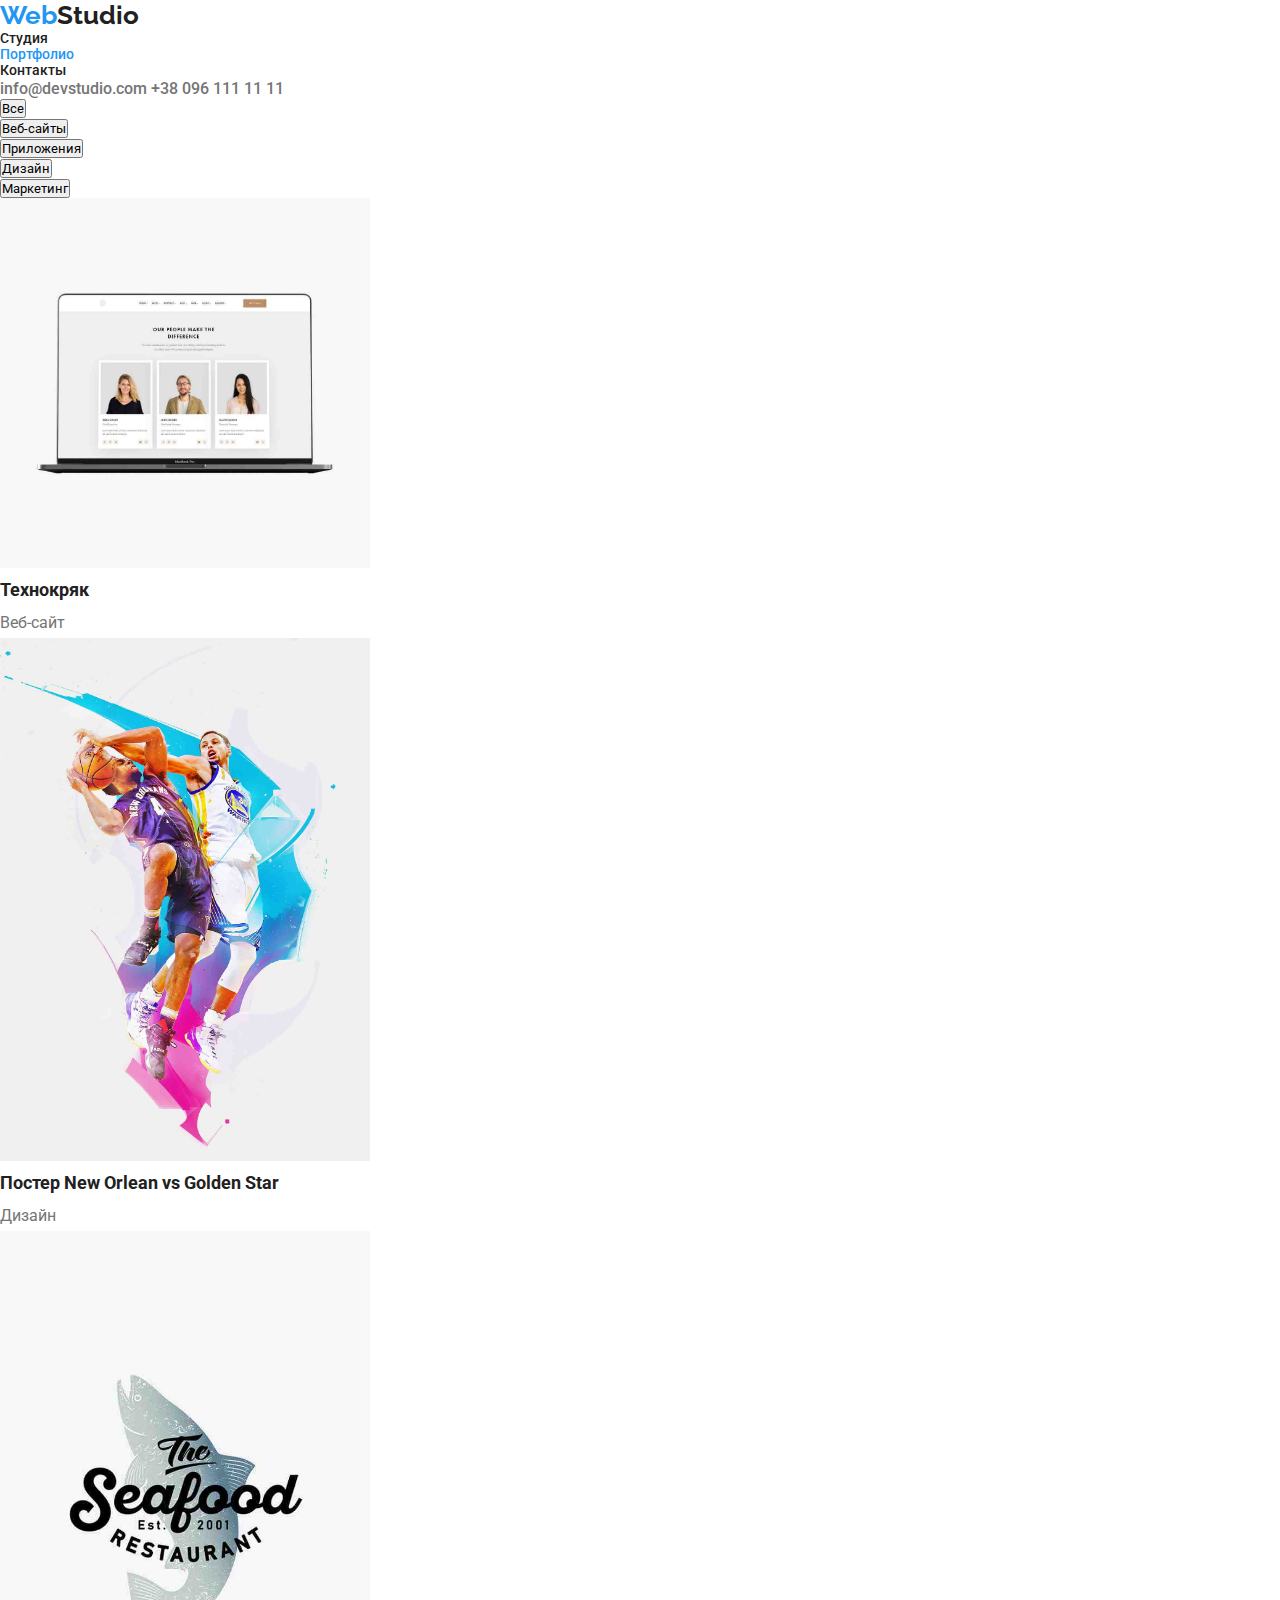
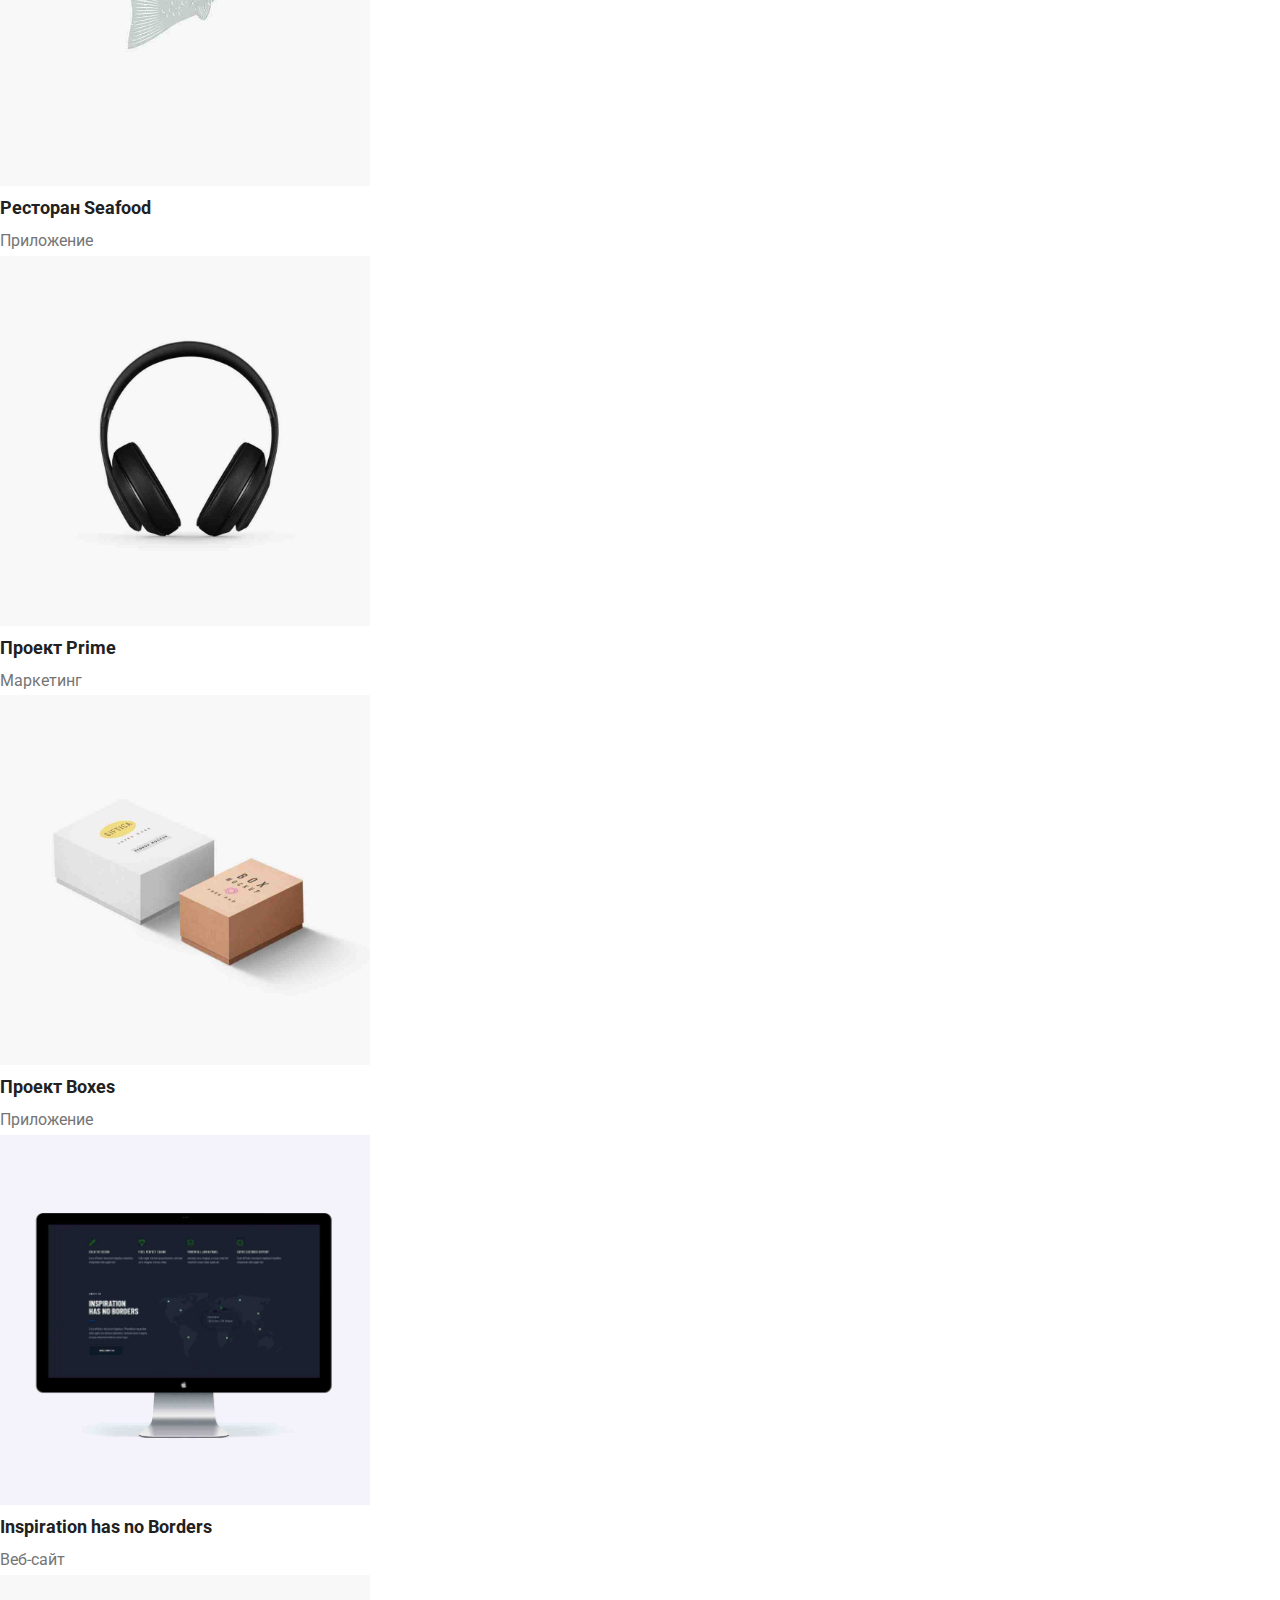
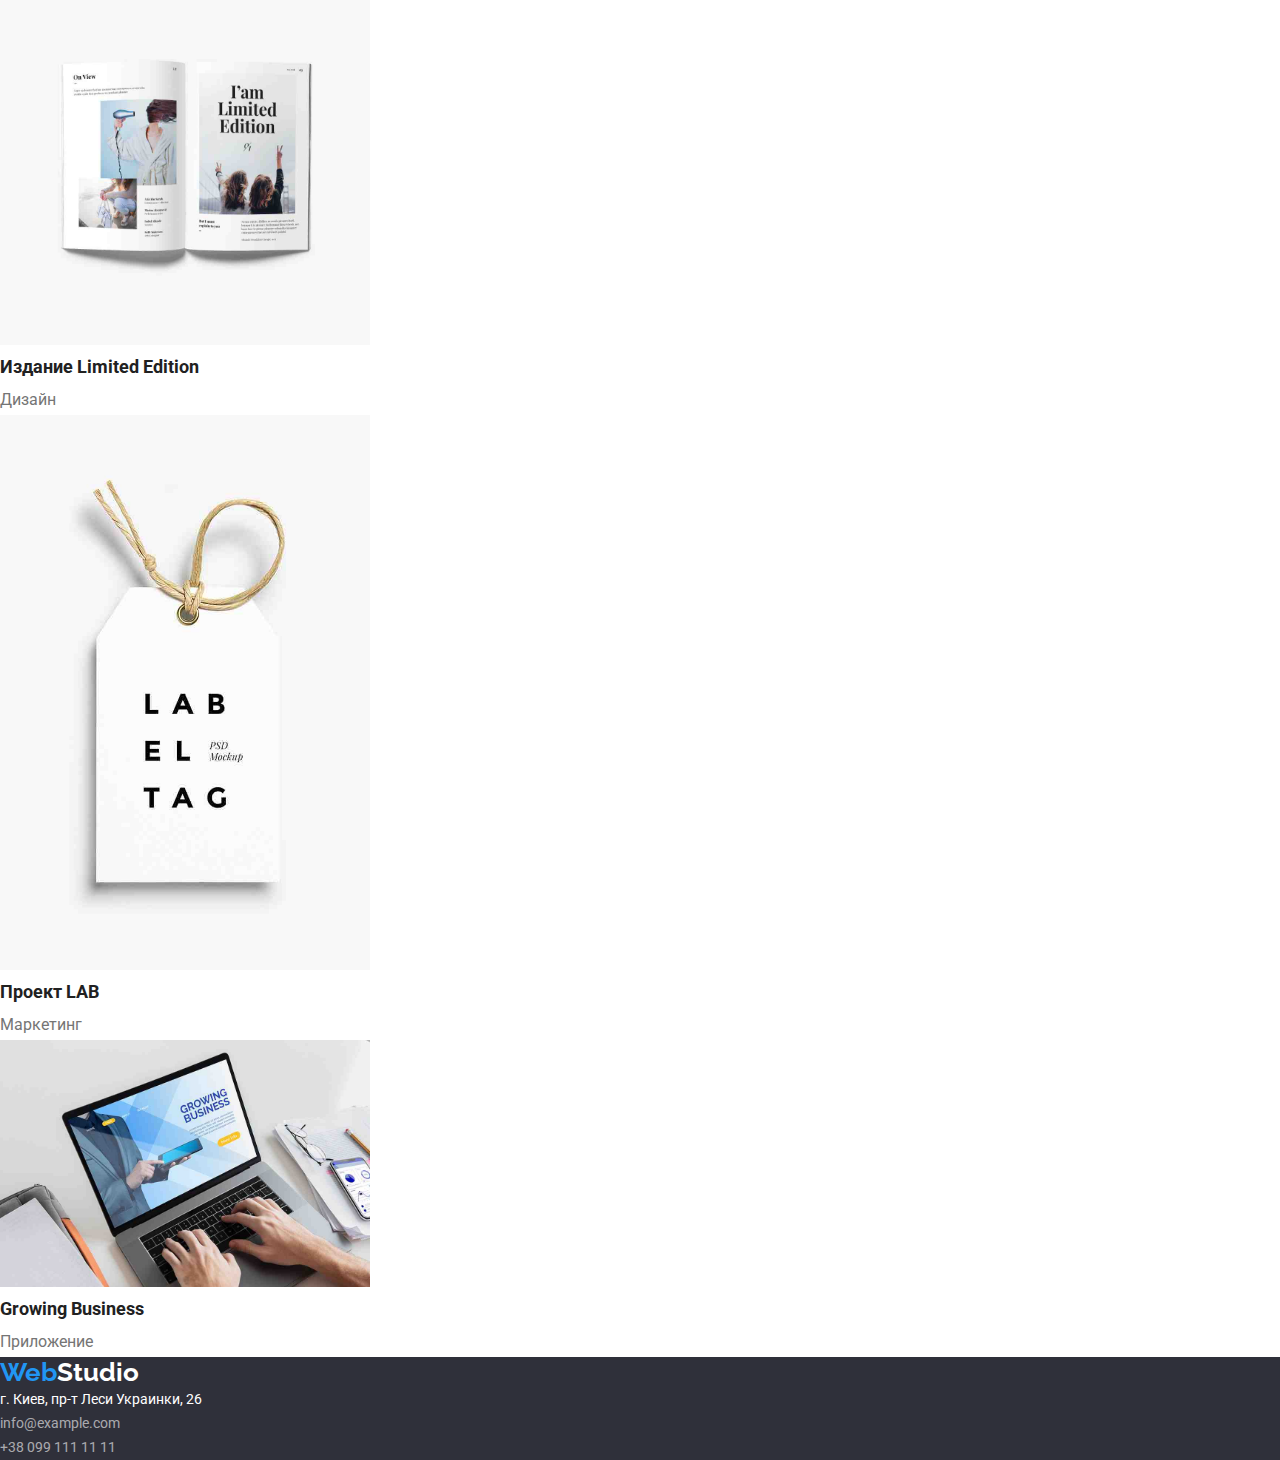
==== portfolio.html @ 4dc4800d "hw3(start)" ====
<!DOCTYPE html>
<html lang="en">

<head>
    <meta charset="UTF-8">
    <meta http-equiv="X-UA-Compatible" content="IE=edge">
    <meta name="viewport" content="width=device-width, initial-scale=1.0">
    <title>Студия</title>
    <link rel="preconnect" href="https://fonts.googleapis.com">
    <link rel="preconnect" href="https://fonts.gstatic.com" crossorigin>
    <link href="https://fonts.googleapis.com/css2?family=Raleway:wght@700&family=Roboto:wght@400;500;700;900&display=swap"
        rel="stylesheet">
    <link rel="stylesheet" href="css/styles.css">

</head>

<body>
    <!-- Навбар -->
    <header class="header">
        <nav class="nav">
            <a href="index.html" class="logo">Web<span>Studio</span></a>
            <ul class="list">
                <li><a href="index.html" class="list-title">Студия</a></li>
                <li><a href="portfolio.html" class="active list-title">Портфолио</a></li>
                <li><a href="" class="list-title">Контакты</a></li>
            </ul>
        </nav>
        <a href="mailto:info@devstudio.com" class="info">info@devstudio.com</a>
        <a href="tel:+380991111111" class="info">+38 096 111 11 11</a>
    </header>
    <!-- Основной контент -->
    <main class="portfolio">
        <section class="main">
            <!-- Секция Фильтр -->
            <section class="filters">
                <ul class="list">
                    <li><button type="button">Все</button></li>
                    <li><button type="button">Веб-сайты</button></li>
                    <li><button type="button">Приложения</button></li>
                    <li><button type="button">Дизайн</button></li>
                    <li><button type="button">Маркетинг</button></li>
                </ul> 
            </section>
            <!-- Раздел проэкты -->
            <section class="projects">
                <ul class="list">
                    <li><img src="./images/port1.jpg" alt="web-site" width="370"><h3 class="section-title">Технокряк</h3><p class="project-text">Веб-сайт</p></li>
                    <li><img src="./images/port2.jpg" alt="design" width="370"><h3 class="section-title">Постер New Orlean vs Golden Star</h3><p class="project-text">Дизайн</p></li>
                    <li><img src="./images/port3.jpg" alt="app" width="370"><h3 class="section-title">Ресторан Seafood</h3><p class="project-text">Приложение</p></li>
                    <li><img src="./images/port4.jpg" alt="marketing" width="370"><h3 class="section-title">Проект Prime</h3><p class="project-text">Маркетинг</p></li>
                    <li><img src="./images/port5.jpg" alt="app" width="370"><h3 class="section-title">Проект Boxes</h3><p class="project-text">Приложение</p></li>
                    <li><img src="./images/port6.jpg" alt="web-site" width="370"><h3 class="section-title">Inspiration has no Borders</h3><p class="project-text">Веб-сайт</p></li>
                    <li><img src="./images/port7.jpg" alt="design" width="370"><h3 class="section-title">Издание Limited Edition</h3><p class="project-text">Дизайн</p></li>
                    <li><img src="./images/port8.jpg" alt="marketing" width="370"><h3 class="section-title">Проект LAB</h3><p class="project-text">Маркетинг</p></li>
                    <li><img src="./images/port9.jpg" alt="app" width="370"><h3 class="section-title">Growing Business</h3><p class="project-text">Приложение</p></li>
                </ul>
            </section>
        </section>   
    </main>
    <!-- Подвал -->
    <footer class="footer">
        <a href="index.html" class="logo">Web<span>Studio</span></a>
        <address>
            <ul class="list">
                <li>
                    <p class="list-text">г. Киев, пр-т Леси Украинки, 26</p>
                </li>
                <li>
                    <a href="mailto:info@example.com" class="info">info@example.com</a>
                </li>
                <li>
                    <a href="tel:+380991111111" class="info">+38 099 111 11 11</a>
                </li>
            </ul>
        </address>
    </footer>
</body>

</html>
---- css/styles.css ----
* {
    margin: 0;
    padding: 0;
}

body {
    font-family: Roboto, sans-serif;
    color: var(--primary-text-color);
    font-weight: 400;
}

a {
    text-decoration: none;
}

button {
    cursor: pointer;
    font-family: inherit;
}

.list {
    list-style: none;
}

:root {
    /* цве основного текста */
    --primary-text-color: #757575;

    /* цвет заголовков */
    --title-text-color: #212121;

    /* цвет фона подвала */
    --foot-color: #2F303A;

    /*Цвет фона основного контента  */
    --bg-main-color: #E5E5E5;

    /* Цвет фона навбара */
    --bg-nav-color:#FFFFFF;

    /*  цвет акцент #296F3
    */
    --accent-color:#2196F3;

    /* цвет почты и телефона rgba(255, 255, 255, 0.6) */
    --contact-color:rgba(255, 255, 255, 0.6);

    /* цвет команды и фильтр кнопок #F5F4FA */
    --filter-color:#F5F4FA;
}

/* Навбар */
/* logo */
.logo {
    font-family: 'Raleway';
    font-weight: bold;
    font-size: 26px;
    line-height: 1.192;
}

.header .logo {
    color: var(--accent-color);
}

.header .logo span {
    color: var(--title-text-color);
}

.nav {
    background-color: var(--bg-nav-color);
}

.list-title {
    color: var(--title-text-color);
}

.list a:hover, .list a:focus, .list .active {
    color: var(--accent-color);
}

.header > .info {
    color: var(--primary-text-color);
    font-weight: 500;
    line-height: 0.875;
}

.header .list {
    font-weight: 500;
    font-size: 14px;
    line-height: 1.14;
}

.header > a:hover, .header > a:focus {
    color: var(--accent-color);
}

/* main */
/* hero */
.hero {
    background-color: var(--foot-color);
    color: var(--bg-nav-color);
}

.hero .hero-button {
    background-color: var(--accent-color);
    color: var(--bg-nav-color);
    font-weight: bold;
    font-size: 16px;
    line-height: 1.875;
}

.hero-title {
    font-weight: 900;
    text-transform: uppercase;
    font-size: 44px;
    line-height: 1.36;
}

/* Особенности */
.peculiarities-title {
    color: var(--title-text-color);
    text-transform: uppercase;
    font-weight: bold;
    font-size: 14px;
    line-height: 1.14;
}

.peculiarities-text {
    line-height: 1.71;
}

/* Чем мы занимаемся */
.doing-title {
    color: var(--title-text-color);
    font-weight: bold;
    font-size: 36px;
    line-height: 1.16;
}

/* Наша команда */
.our-team {
    background-color: var(--filter-color);
}

.our-team-title {
    font-weight: bold;
    color: var(--title-text-color);
    font-size: 36px;
    line-height: 1.16;
}

.our-team .list-title {
    font-weight: 500;
    color: var(--title-text-color);
    font-size: 16px;
    line-height: 1.18;
}

.our-team .list-text {
    font-size: 16px;
    line-height: 1.18;
}

/* Подвал */
.footer {
    background-color: var(--foot-color);
}

.footer .logo {
    color: var(--accent-color);
}

.footer .logo span {
    color: var(--bg-nav-color);
}

.footer .list {
    font-style: normal;
}

.footer .list-text {
    color: var(--bg-nav-color);
    font-size: 14px;
    line-height: 1.71;
}

.footer .info {
    color: var(--contact-color);
    font-size: 14px;
    line-height: 1.71;
}

.footer .list a:hover, .footer .list a:focus {
    color: var(--accent-color);
}

/* Портфолио */

.filters .button {
    background-color: var(--filter-color);
    font-weight: bold;
    font-size: 16px;
    line-height: 1.625;
}

.filters button:hover, .filters button:focus {
    color: var(--bg-nav-color);
    background-color: var(--accent-color);
}

/* ПроектЫ */
.projects .section-title {
    color: var(--title-text-color);
    font-weight: 700;
    font-size: 18px;
    line-height: 2;
}

.project-text {
    font-weight: 400;
    font-size: 16px;
    line-height: 1.87;
}
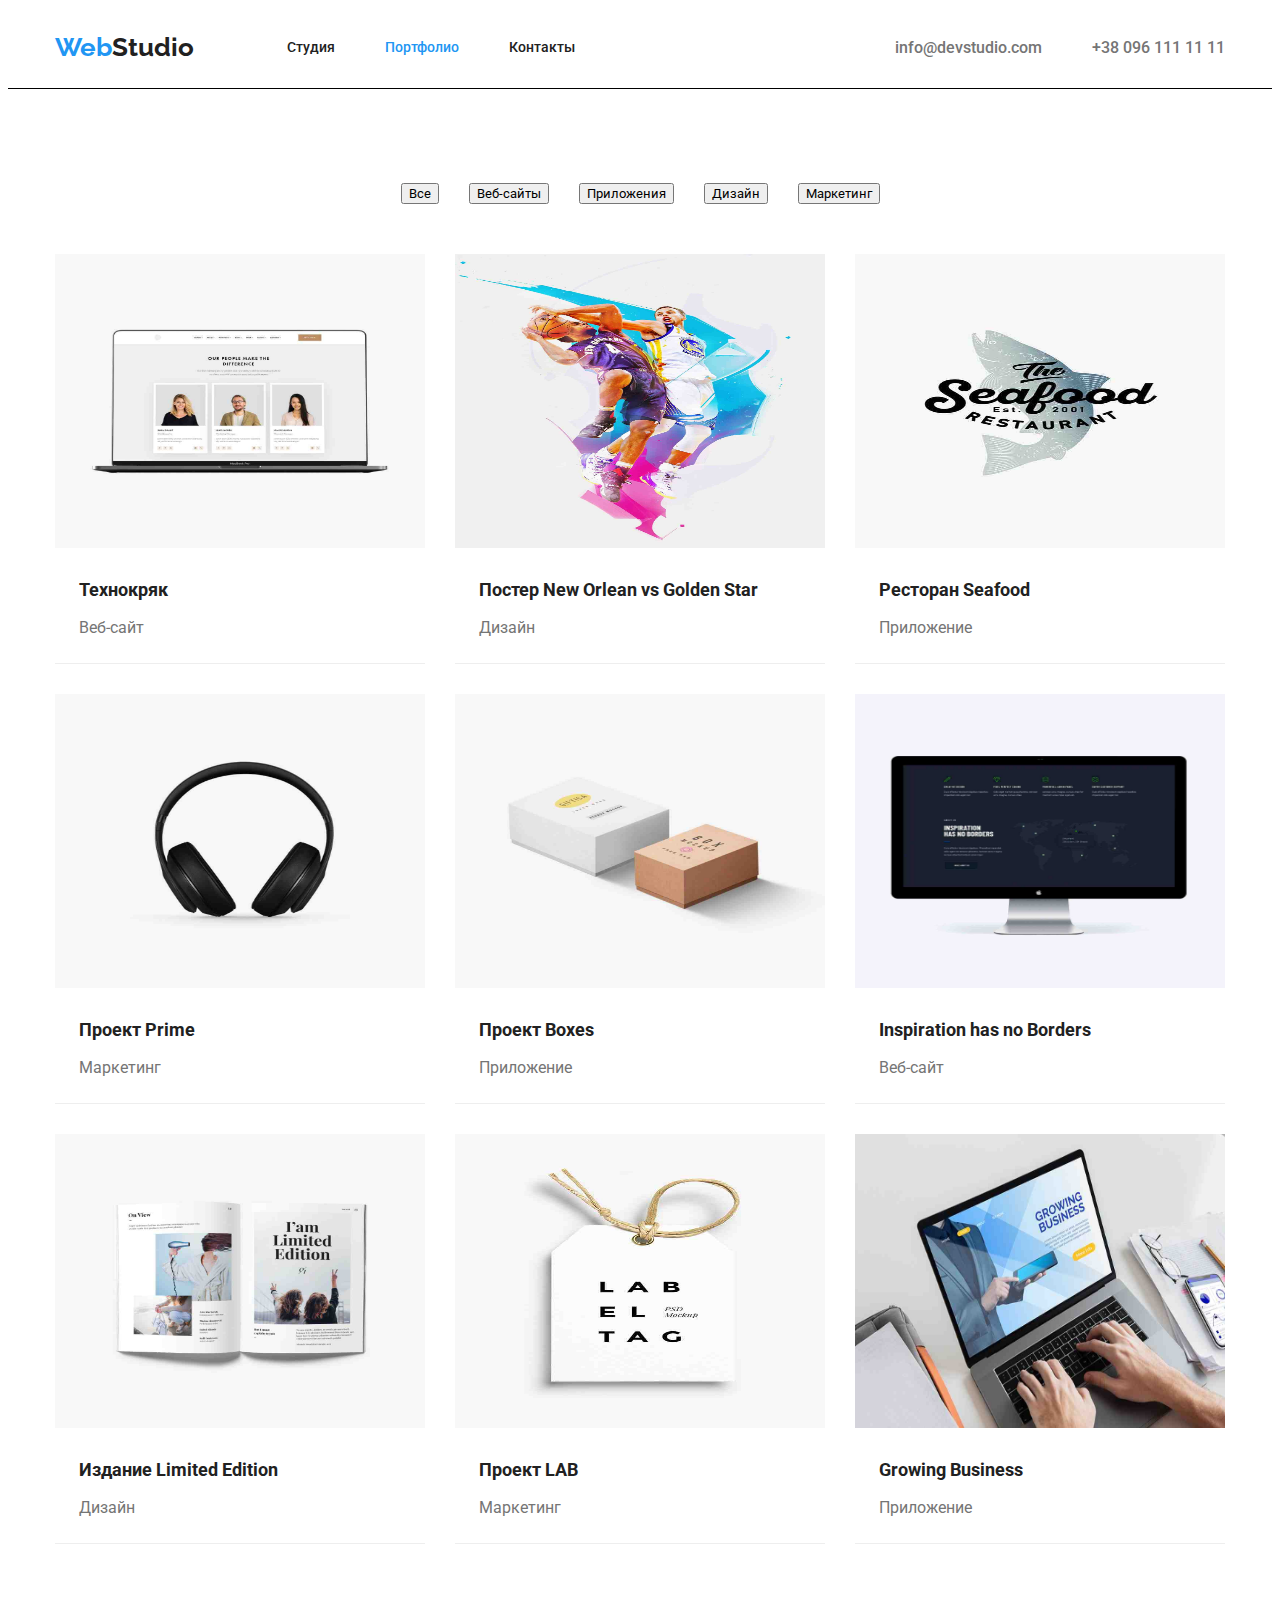
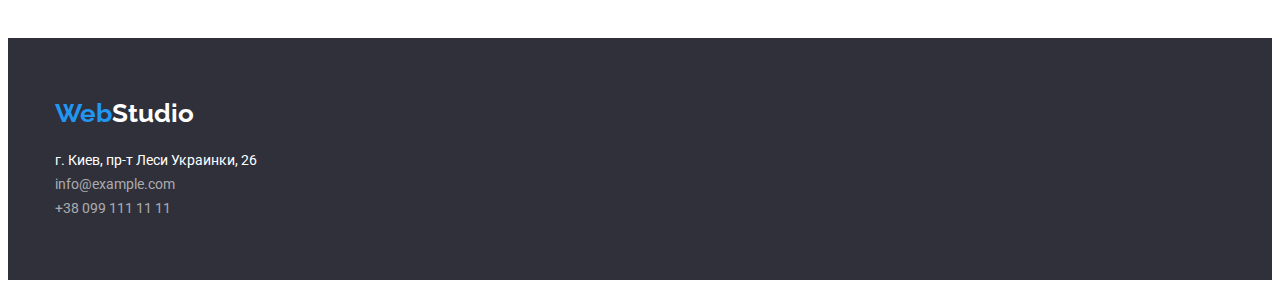
==== commit aea5a721: "com1" ====
--- a/portfolio.html
+++ b/portfolio.html
@@ -17,62 +17,71 @@
 <body>
     <!-- Навбар -->
     <header class="header">
-        <nav class="nav">
-            <a href="index.html" class="logo">Web<span>Studio</span></a>
-            <ul class="list">
-                <li><a href="index.html" class="list-title">Студия</a></li>
-                <li><a href="portfolio.html" class="active list-title">Портфолио</a></li>
-                <li><a href="" class="list-title">Контакты</a></li>
-            </ul>
-        </nav>
-        <a href="mailto:info@devstudio.com" class="info">info@devstudio.com</a>
-        <a href="tel:+380991111111" class="info">+38 096 111 11 11</a>
+        <div class="container">
+            <nav class="nav">
+                <a href="index.html" class="logo">Web<span>Studio</span></a>
+                <ul class="nav-list list">
+                    <li class="item"><a href="index.html" class=" list-title">Студия</a></li>
+                    <li class="item"><a href="portfolio.html" class="active list-title">Портфолио</a></li>
+                    <li class="item"><a href="" class="list-title">Контакты</a></li>
+                </ul>
+            </nav>
+            <div class="header-contact">
+                <a href="mailto:info@devstudio.com" class="info item">info@devstudio.com</a>
+                <a href="tel:+380991111111" class="info item">+38 096 111 11 11</a>
+            </div>
+        </div>
     </header>
     <!-- Основной контент -->
     <main class="portfolio">
-        <section class="main">
-            <!-- Секция Фильтр -->
-            <section class="filters">
-                <ul class="list">
-                    <li><button type="button">Все</button></li>
-                    <li><button type="button">Веб-сайты</button></li>
-                    <li><button type="button">Приложения</button></li>
-                    <li><button type="button">Дизайн</button></li>
-                    <li><button type="button">Маркетинг</button></li>
-                </ul> 
-            </section>
-            <!-- Раздел проэкты -->
-            <section class="projects">
-                <ul class="list">
-                    <li><img src="./images/port1.jpg" alt="web-site" width="370"><h3 class="section-title">Технокряк</h3><p class="project-text">Веб-сайт</p></li>
-                    <li><img src="./images/port2.jpg" alt="design" width="370"><h3 class="section-title">Постер New Orlean vs Golden Star</h3><p class="project-text">Дизайн</p></li>
-                    <li><img src="./images/port3.jpg" alt="app" width="370"><h3 class="section-title">Ресторан Seafood</h3><p class="project-text">Приложение</p></li>
-                    <li><img src="./images/port4.jpg" alt="marketing" width="370"><h3 class="section-title">Проект Prime</h3><p class="project-text">Маркетинг</p></li>
-                    <li><img src="./images/port5.jpg" alt="app" width="370"><h3 class="section-title">Проект Boxes</h3><p class="project-text">Приложение</p></li>
-                    <li><img src="./images/port6.jpg" alt="web-site" width="370"><h3 class="section-title">Inspiration has no Borders</h3><p class="project-text">Веб-сайт</p></li>
-                    <li><img src="./images/port7.jpg" alt="design" width="370"><h3 class="section-title">Издание Limited Edition</h3><p class="project-text">Дизайн</p></li>
-                    <li><img src="./images/port8.jpg" alt="marketing" width="370"><h3 class="section-title">Проект LAB</h3><p class="project-text">Маркетинг</p></li>
-                    <li><img src="./images/port9.jpg" alt="app" width="370"><h3 class="section-title">Growing Business</h3><p class="project-text">Приложение</p></li>
-                </ul>
-            </section>
+        <section class="main section">
+            <div class="container">
+                <!-- Секция Фильтр -->
+                <section class="filters">
+                    <ul class="list">
+                        <li class="flex-element"><button type="button">Все</button></li>
+                        <li class="flex-element"><button type="button">Веб-сайты</button></li>
+                        <li class="flex-element"><button type="button">Приложения</button></li>
+                        <li class="flex-element"><button type="button">Дизайн</button></li>
+                        <li class="flex-element"><button type="button">Маркетинг</button></li>
+                    </ul> 
+                </section>
+                 <!-- Раздел проэкты -->
+                <section class="projects">
+                    <ul class="list">
+                        <li class="flex-element"><img src="./images/port1.jpg" alt="web-site" width="370"><h3 class="section-title">Технокряк</h3><p class="project-text">Веб-сайт</p></li>
+                        <li class="flex-element"><img src="./images/port2.jpg" alt="design" width="370"><h3 class="section-title">Постер New Orlean vs Golden Star</h3><p class="project-text">Дизайн</p></li>
+                        <li class="flex-element"><img src="./images/port3.jpg" alt="app" width="370"><h3 class="section-title">Ресторан Seafood</h3><p class="project-text">Приложение</p></li>
+                        <li class="flex-element"><img src="./images/port4.jpg" alt="marketing" width="370"><h3 class="section-title">Проект Prime</h3><p class="project-text">Маркетинг</p></li>
+                        <li class="flex-element"><img src="./images/port5.jpg" alt="app" width="370"><h3 class="section-title">Проект Boxes</h3><p class="project-text">Приложение</p></li>
+                        <li class="flex-element"><img src="./images/port6.jpg" alt="web-site" width="370"><h3 class="section-title">Inspiration has no Borders</h3><p class="project-text">Веб-сайт</p></li>
+                        <li class="flex-element"><img src="./images/port7.jpg" alt="design" width="370"><h3 class="section-title">Издание Limited Edition</h3><p class="project-text">Дизайн</p></li>
+                        <li class="flex-element"><img src="./images/port8.jpg" alt="marketing" width="370"><h3 class="section-title">Проект LAB</h3><p class="project-text">Маркетинг</p></li>
+                        <li class="flex-element"><img src="./images/port9.jpg" alt="app" width="370"><h3 class="section-title">Growing Business</h3><p class="project-text">Приложение</p></li>
+                    </ul>
+                </section>
+            </div>
         </section>   
     </main>
     <!-- Подвал -->
     <footer class="footer">
-        <a href="index.html" class="logo">Web<span>Studio</span></a>
-        <address>
-            <ul class="list">
-                <li>
-                    <p class="list-text">г. Киев, пр-т Леси Украинки, 26</p>
-                </li>
-                <li>
-                    <a href="mailto:info@example.com" class="info">info@example.com</a>
-                </li>
-                <li>
-                    <a href="tel:+380991111111" class="info">+38 099 111 11 11</a>
-                </li>
-            </ul>
-        </address>
+        <div class="container">
+            <a href="index.html" class="logo">Web<span>Studio</span></a>
+            <address>
+                <ul class="list">
+                    <li>
+                        <p class="list-text">г. Киев, пр-т Леси Украинки, 26</p>
+                    </li>
+                    <li>
+                        <a href="mailto:info@example.com" class="info">info@example.com</a>
+                    </li>
+                    <li>
+                        <a href="tel:+380991111111" class="info">+38 099 111 11 11</a>
+                    </li>
+                </ul>
+            </address>
+        </div>
+    
     </footer>
 </body>
 
--- a/css/styles.css
+++ b/css/styles.css
@@ -1,4 +1,12 @@
-* {
+html {
+    box-sizing: border-box;
+}
+
+*, *::before, *::after {
+    box-sizing: inherit;
+}
+
+h1, h2, h3, p, ul {
     margin: 0;
     padding: 0;
 }
@@ -18,6 +26,10 @@
     font-family: inherit;
 }
 
+img {
+    height: 100%;
+}
+
 .list {
     list-style: none;
 }
@@ -47,11 +59,33 @@
 
     /* цвет команды и фильтр кнопок #F5F4FA */
     --filter-color:#F5F4FA;
-}
-
-/* Навбар */
-/* logo */
+    /* цвет бордера */
+    --border-color: #EEEEEE;
+}
+
+.container {
+    width: 1200px;
+    margin: 0 auto;
+    padding: 0 15px;
+}
+
+.section {
+    padding-bottom: 94px;
+    padding-top: 94px;
+}
+
+/* nav */
+.header {
+    border-bottom: 1px solid #000000;
+}
+
+.header .container {
+    display: flex;
+    align-items: center;
+}
+
 .logo {
+    margin-right: 93px;
     font-family: 'Raleway';
     font-weight: bold;
     font-size: 26px;
@@ -67,10 +101,22 @@
 }
 
 .nav {
+    display: flex;
+    align-items: center;
     background-color: var(--bg-nav-color);
 }
 
-.list-title {
+.nav-list {
+    display: flex;
+}
+
+.nav-list .item:not(:last-child) {
+    margin-right: 50px;
+}
+
+.nav-list .list-title {
+    display: block;
+    padding: 32px 0;
     color: var(--title-text-color);
 }
 
@@ -78,7 +124,8 @@
     color: var(--accent-color);
 }
 
-.header > .info {
+.header .info {
+    padding: 32px 0;
     color: var(--primary-text-color);
     font-weight: 500;
     line-height: 0.875;
@@ -90,23 +137,42 @@
     line-height: 1.14;
 }
 
-.header > a:hover, .header > a:focus {
-    color: var(--accent-color);
-}
-
-/* main */
-/* hero */
+.header a:hover, .header a:focus {
+    color: var(--accent-color);
+}
+
+/* header contact */
+.header-contact {
+    display: flex;
+    margin-left: auto;
+}
+
+.header-contact .item:not(:last-child) {
+    margin-right: 50px;
+}
+
+/* HERO */
 .hero {
     background-color: var(--foot-color);
     color: var(--bg-nav-color);
 }
 
+.hero .container {
+    text-align: center;
+}
+
 .hero .hero-button {
     background-color: var(--accent-color);
     color: var(--bg-nav-color);
     font-weight: bold;
     font-size: 16px;
     line-height: 1.875;
+    border-radius: 4px;
+    padding: 10px 22px;
+    min-width: 130px;
+    text-align: center;
+    box-shadow: rgba(0, 0, 0, 0.15);
+    border: 1px solid transparent;
 }
 
 .hero-title {
@@ -114,10 +180,26 @@
     text-transform: uppercase;
     font-size: 44px;
     line-height: 1.36;
+    margin-bottom: 30px;
 }
 
 /* Особенности */
-.peculiarities-title {
+
+.quality-list {
+    display: flex;
+}
+
+.quality-list .flex-element {
+    width: calc((100%-90px)/4);
+    background-color: cornflowerblue;
+}
+
+.quality-list .flex-element:not(:last-child) {
+    margin-right: 30px;
+}
+
+.quality-title {
+    margin-bottom: 10px;
     color: var(--title-text-color);
     text-transform: uppercase;
     font-weight: bold;
@@ -125,16 +207,33 @@
     line-height: 1.14;
 }
 
-.peculiarities-text {
+.quality-text {
     line-height: 1.71;
 }
 
 /* Чем мы занимаемся */
+.doing .container {
+    text-align: center;
+}
+
 .doing-title {
     color: var(--title-text-color);
     font-weight: bold;
     font-size: 36px;
     line-height: 1.16;
+    margin-bottom: 50px;
+}
+
+.doing-list {
+    display: flex;
+}
+
+.doing-list .flex-element {
+    width: calc((100%-60px)/3);
+}
+
+.doing-list .flex-element:not(:last-child) {
+    margin-right: 30px;
 }
 
 /* Наша команда */
@@ -142,11 +241,28 @@
     background-color: var(--filter-color);
 }
 
+.our-team .container {
+    text-align: center;
+}
+
+.our-team .list {
+    display: flex;
+}
+
+.our-team .flex-element {
+    width: calc((100%-90px)/4);
+}
+
+.our-team .flex-element:not(:last-child) {
+    margin-right: 30px;
+}
+
 .our-team-title {
     font-weight: bold;
     color: var(--title-text-color);
     font-size: 36px;
     line-height: 1.16;
+    margin-bottom: 50px;
 }
 
 .our-team .list-title {
@@ -166,8 +282,14 @@
     background-color: var(--foot-color);
 }
 
+.footer .container {
+    padding: 60px 15px;
+}
+
 .footer .logo {
     color: var(--accent-color);
+    display: block;
+    margin-bottom: 20px;
 }
 
 .footer .logo span {
@@ -195,29 +317,68 @@
 }
 
 /* Портфолио */
+.main .section .container {
+    padding-right: 15px;
+    padding-left: 15px;
+}
+
+.filters .list {
+    display: flex;
+    justify-content: center;
+    margin-bottom: 50px;
+}
 
 .filters .button {
     background-color: var(--filter-color);
     font-weight: bold;
     font-size: 16px;
     line-height: 1.625;
+    margin: 22px 6px;
+    align-items: center;
+}
+
+.filters .flex-element:not(:last-child) {
+    margin-right: 30px;
 }
 
 .filters button:hover, .filters button:focus {
     color: var(--bg-nav-color);
     background-color: var(--accent-color);
+    border: 2px solid transparent;
 }
 
 /* ПроектЫ */
+
+.projects .list {
+    display: flex;
+    flex-wrap: wrap;
+    margin: -15px;
+    
+}
+.projects .flex-element{
+    width: 370px;
+    margin: 15px;
+    border-bottom: 1px solid var(--border-color);
+}
 .projects .section-title {
     color: var(--title-text-color);
     font-weight: 700;
     font-size: 18px;
     line-height: 2;
+    margin-top: 20px;
+    margin-bottom: 5px;
+    margin-left: 24px;
 }
 
 .project-text {
     font-weight: 400;
     font-size: 16px;
     line-height: 1.87;
-}
+    margin-bottom: 20px;
+    margin-left: 24px;
+}
+
+.projects img {
+    height: 294px;
+}
+
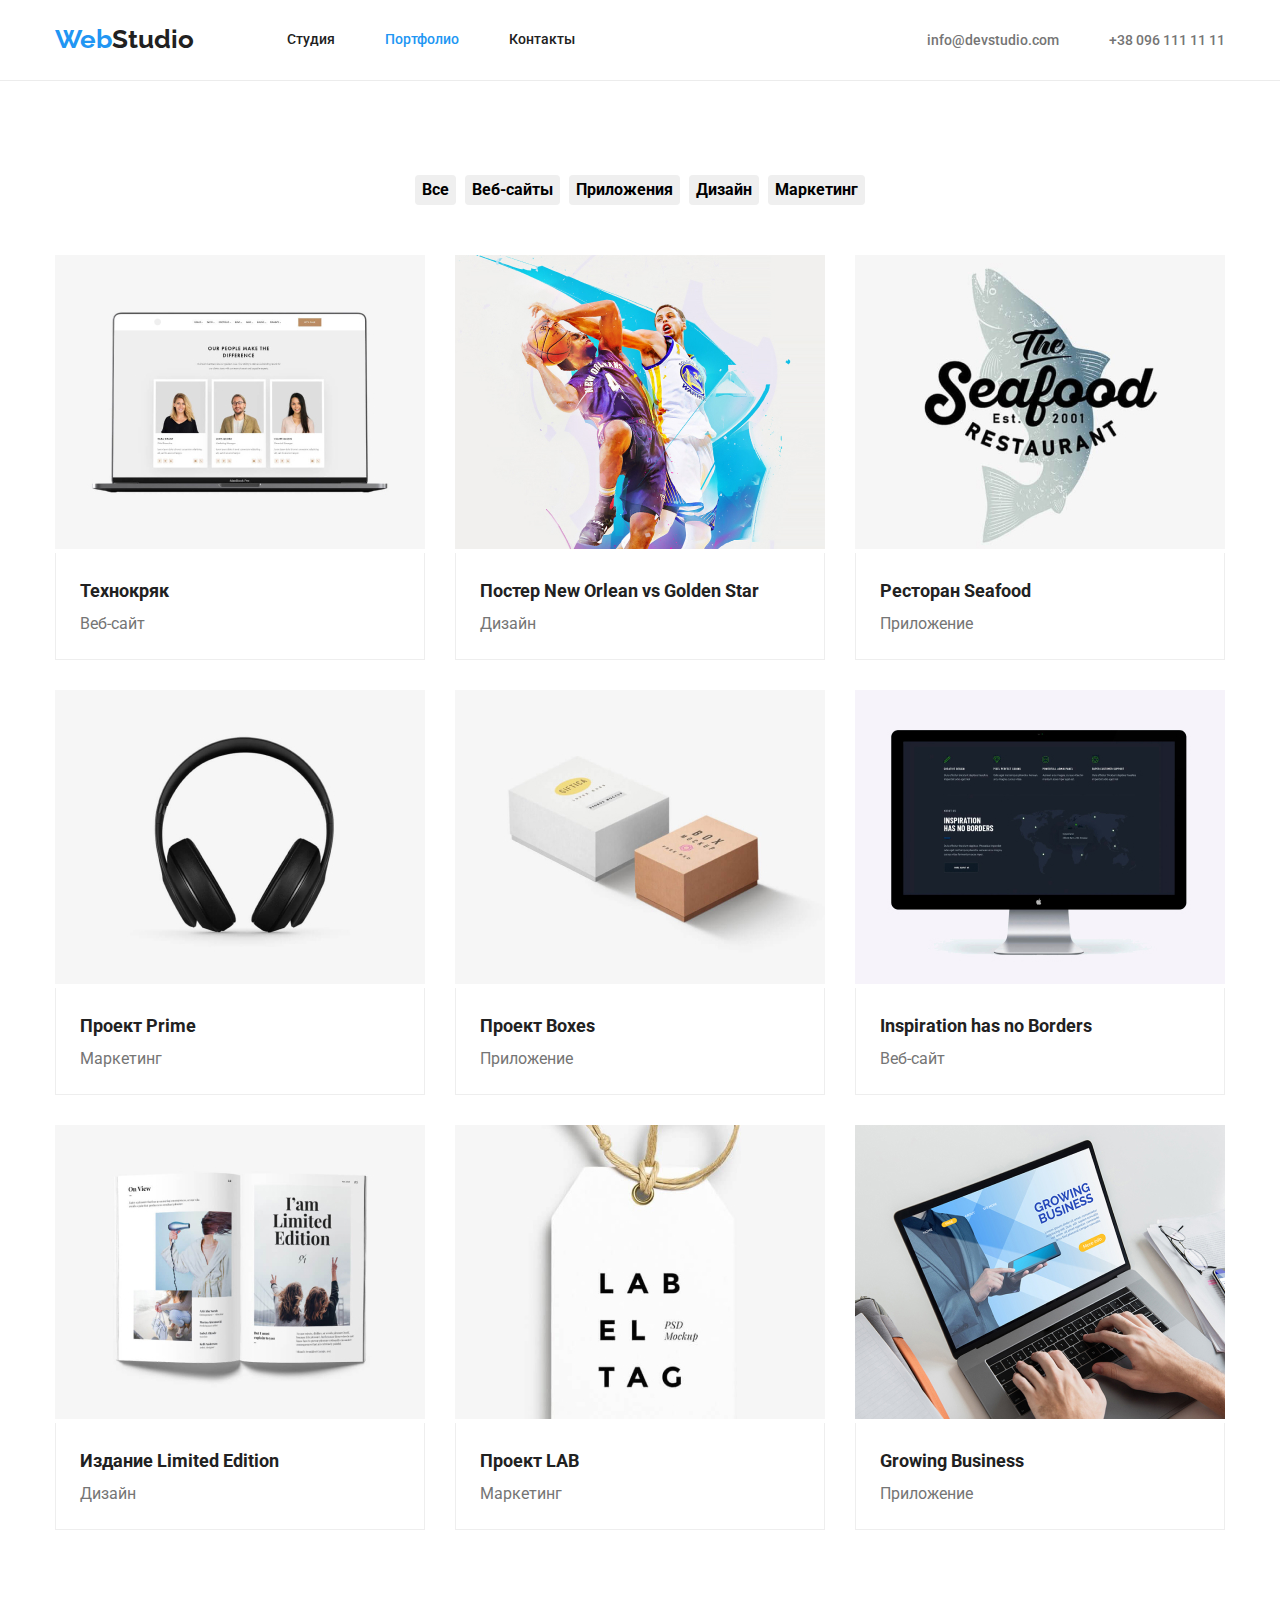
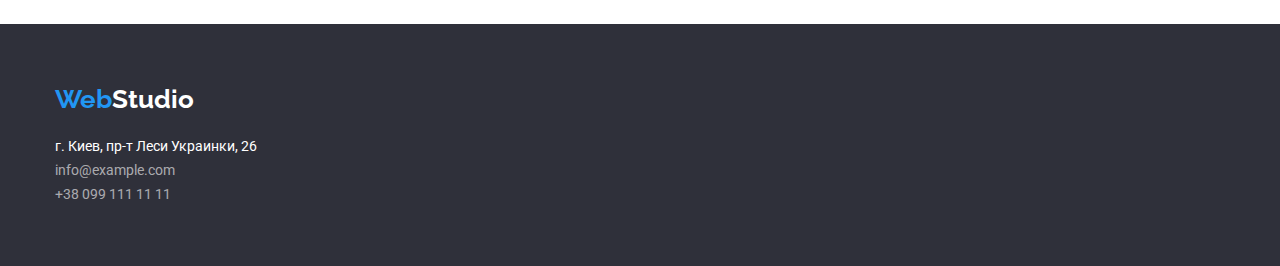
==== commit 6e390993: "version2" ====
--- a/portfolio.html
+++ b/portfolio.html
@@ -10,6 +10,8 @@
     <link rel="preconnect" href="https://fonts.gstatic.com" crossorigin>
     <link href="https://fonts.googleapis.com/css2?family=Raleway:wght@700&family=Roboto:wght@400;500;700;900&display=swap"
         rel="stylesheet">
+    <link rel="stylesheet"
+        href="https://minhaskamal.github.io/DownGit/#/home?url=https://github.com/sindresorhus/modern-normalize/blob/main/modern-normalize.css">
     <link rel="stylesheet" href="css/styles.css">
 
 </head>
@@ -37,7 +39,7 @@
         <section class="main section">
             <div class="container">
                 <!-- Секция Фильтр -->
-                <section class="filters">
+                <!-- <section class="filters">
                     <ul class="list">
                         <li class="flex-element"><button type="button">Все</button></li>
                         <li class="flex-element"><button type="button">Веб-сайты</button></li>
@@ -45,19 +47,81 @@
                         <li class="flex-element"><button type="button">Дизайн</button></li>
                         <li class="flex-element"><button type="button">Маркетинг</button></li>
                     </ul> 
-                </section>
+                </section> -->
                  <!-- Раздел проэкты -->
                 <section class="projects">
-                    <ul class="list">
-                        <li class="flex-element"><img src="./images/port1.jpg" alt="web-site" width="370"><h3 class="section-title">Технокряк</h3><p class="project-text">Веб-сайт</p></li>
-                        <li class="flex-element"><img src="./images/port2.jpg" alt="design" width="370"><h3 class="section-title">Постер New Orlean vs Golden Star</h3><p class="project-text">Дизайн</p></li>
-                        <li class="flex-element"><img src="./images/port3.jpg" alt="app" width="370"><h3 class="section-title">Ресторан Seafood</h3><p class="project-text">Приложение</p></li>
-                        <li class="flex-element"><img src="./images/port4.jpg" alt="marketing" width="370"><h3 class="section-title">Проект Prime</h3><p class="project-text">Маркетинг</p></li>
-                        <li class="flex-element"><img src="./images/port5.jpg" alt="app" width="370"><h3 class="section-title">Проект Boxes</h3><p class="project-text">Приложение</p></li>
-                        <li class="flex-element"><img src="./images/port6.jpg" alt="web-site" width="370"><h3 class="section-title">Inspiration has no Borders</h3><p class="project-text">Веб-сайт</p></li>
-                        <li class="flex-element"><img src="./images/port7.jpg" alt="design" width="370"><h3 class="section-title">Издание Limited Edition</h3><p class="project-text">Дизайн</p></li>
-                        <li class="flex-element"><img src="./images/port8.jpg" alt="marketing" width="370"><h3 class="section-title">Проект LAB</h3><p class="project-text">Маркетинг</p></li>
-                        <li class="flex-element"><img src="./images/port9.jpg" alt="app" width="370"><h3 class="section-title">Growing Business</h3><p class="project-text">Приложение</p></li>
+                    <ul class="list filters">
+                        <li class="flex-element"><button type="button">Все</button></li>
+                        <li class="flex-element"><button type="button">Веб-сайты</button></li>
+                        <li class="flex-element"><button type="button">Приложения</button></li>
+                        <li class="flex-element"><button type="button">Дизайн</button></li>
+                        <li class="flex-element"><button type="button">Маркетинг</button></li>
+                    </ul>
+                    <ul class="list list-project">
+                        <li class="flex-element flex-element-project">
+                            <img src="./images/port1.jpg" alt="web-site" width="370">
+                            <div class="info-project">
+                                <h3 class="section-title">Технокряк</h3>
+                                <p class="project-text">Веб-сайт</p>
+                            </div>    
+                        </li>                    
+                        <li class="flex-element flex-element-project">
+                            <img src="./images/port2.jpg" alt="design" width="370">
+                            <div class="info-project">
+                                <h3 class="section-title">Постер New Orlean vs Golden Star</h3>
+                                <p class="project-text">Дизайн</p>
+                            </div>
+                        </li> 
+                        <li class="flex-element flex-element-project">
+                            <img src="./images/port3.jpg" alt="app" width="370">
+                            <div class="info-project">
+                                <h3 class="section-title">Ресторан Seafood</h3>
+                                <p class="project-text">Приложение</p>
+                            </div>
+                        </li>             
+                        <li class="flex-element flex-element-project">
+                            <img src="./images/port4.jpg" alt="marketing" width="370">
+                            <div class="info-project">
+                                <h3 class="section-title">Проект Prime</h3>
+                                <p class="project-text">Маркетинг</p>
+                                </div>
+                        </li>   
+                        <li class="flex-element flex-element-project">
+                            <img src="./images/port5.jpg" alt="app" width="370">
+                            <div class="info-project">
+                                <h3 class="section-title">Проект Boxes</h3>
+                                <p class="project-text">Приложение</p>
+                            </div>    
+                        </li>                       
+                        <li class="flex-element flex-element-project">
+                            <img src="./images/port6.jpg" alt="web-site" width="370">
+                            <div class="info-project">
+                                <h3 class="section-title">Inspiration has no Borders</h3>
+                                <p class="project-text">Веб-сайт</p>
+                            </div>  
+                        </li>
+                        <li class="flex-element flex-element-project">
+                            <img src="./images/port7.jpg" alt="design" width="370">
+                            <div class="info-project">
+                                <h3 class="section-title">Издание Limited Edition</h3>
+                                <p class="project-text">Дизайн</p>
+                            </div>
+                        </li>    
+                        <li class="flex-element flex-element-project">
+                            <img src="./images/port8.jpg" alt="marketing" width="370">
+                            <div class="info-project">
+                                <h3 class="section-title">Проект LAB</h3>
+                                <p class="project-text">Маркетинг</p>
+                            </div>
+                        </li>
+                        <li class="flex-element flex-element-project">
+                            <img src="./images/port9.jpg" alt="app" width="370">
+                            <div class="info-project">
+                                <h3 class="section-title">Growing Business</h3>
+                                <p class="project-text">Приложение</p>
+                            </div>
+                        </li>
+                            
                     </ul>
                 </section>
             </div>
--- a/css/styles.css
+++ b/css/styles.css
@@ -15,6 +15,7 @@
     font-family: Roboto, sans-serif;
     color: var(--primary-text-color);
     font-weight: 400;
+    margin: 0;
 }
 
 a {
@@ -27,7 +28,8 @@
 }
 
 img {
-    height: 100%;
+    height: auto;
+    max-width: 100%;
 }
 
 .list {
@@ -59,6 +61,7 @@
 
     /* цвет команды и фильтр кнопок #F5F4FA */
     --filter-color:#F5F4FA;
+
     /* цвет бордера */
     --border-color: #EEEEEE;
 }
@@ -74,9 +77,13 @@
     padding-top: 94px;
 }
 
+.sec-padding {
+    padding-top: 0;
+}
+
 /* nav */
 .header {
-    border-bottom: 1px solid #000000;
+    border-bottom: 1px solid #ECECEC;
 }
 
 .header .container {
@@ -143,6 +150,7 @@
 
 /* header contact */
 .header-contact {
+    font-size: 14px;
     display: flex;
     margin-left: auto;
 }
@@ -155,6 +163,8 @@
 .hero {
     background-color: var(--foot-color);
     color: var(--bg-nav-color);
+    padding-top: 200px;
+    padding-bottom: 200px;
 }
 
 .hero .container {
@@ -190,8 +200,7 @@
 }
 
 .quality-list .flex-element {
-    width: calc((100%-90px)/4);
-    background-color: cornflowerblue;
+    width: calc((100% - 90px) / 4);
 }
 
 .quality-list .flex-element:not(:last-child) {
@@ -229,7 +238,7 @@
 }
 
 .doing-list .flex-element {
-    width: calc((100%-60px)/3);
+    width: calc((100% - 60px) / 3);
 }
 
 .doing-list .flex-element:not(:last-child) {
@@ -250,7 +259,7 @@
 }
 
 .our-team .flex-element {
-    width: calc((100%-90px)/4);
+    width: calc((100% - 90px)  4);
 }
 
 .our-team .flex-element:not(:last-child) {
@@ -265,11 +274,17 @@
     margin-bottom: 50px;
 }
 
+.our-team .info-personal {
+    margin-top: 30px;
+    margin-bottom: 30px;
+}
+
 .our-team .list-title {
     font-weight: 500;
     color: var(--title-text-color);
     font-size: 16px;
     line-height: 1.18;
+    padding-bottom: 10px;
 }
 
 .our-team .list-text {
@@ -280,9 +295,6 @@
 /* Подвал */
 .footer {
     background-color: var(--foot-color);
-}
-
-.footer .container {
     padding: 60px 15px;
 }
 
@@ -300,6 +312,10 @@
     font-style: normal;
 }
 
+.footer-item:not(:last-child) {
+    margin-bottom: 9px;
+}
+
 .footer .list-text {
     color: var(--bg-nav-color);
     font-size: 14px;
@@ -322,63 +338,80 @@
     padding-left: 15px;
 }
 
-.filters .list {
+.projects .filters {
     display: flex;
     justify-content: center;
     margin-bottom: 50px;
 }
 
+.filters .flex-element {
+    font-family: Roboto;
+    font-style: normal;
+    font-weight: 500;
+    font-size: 16px;
+    line-height: calc(26 / 16);
+    text-align: center;
+    letter-spacing: 0.03em;
+    color: #212121;
+}
+
 .filters .button {
     background-color: var(--filter-color);
     font-weight: bold;
     font-size: 16px;
     line-height: 1.625;
-    margin: 22px 6px;
     align-items: center;
+    padding: 6px 22px;
 }
 
 .filters .flex-element:not(:last-child) {
-    margin-right: 30px;
+    margin-right: 9px;
+}
+
+.filters button {
+    border: 1px solid transparent;
+    border-radius: 4px;
+    font-weight: bold;
+    font-size: 16px;
+    line-height: 1.625;
+    align-items: center;
 }
 
 .filters button:hover, .filters button:focus {
     color: var(--bg-nav-color);
     background-color: var(--accent-color);
-    border: 2px solid transparent;
+    border: 1px solid transparent;
+    border-radius: 4px;
 }
 
 /* ПроектЫ */
 
-.projects .list {
+.projects .list-project {
     display: flex;
     flex-wrap: wrap;
     margin: -15px;
-    
-}
-.projects .flex-element{
+}
+
+.projects .flex-element-project {
     width: 370px;
     margin: 15px;
-    border-bottom: 1px solid var(--border-color);
-}
+}
+
 .projects .section-title {
     color: var(--title-text-color);
     font-weight: 700;
     font-size: 18px;
     line-height: 2;
-    margin-top: 20px;
-    margin-bottom: 5px;
-    margin-left: 24px;
-}
-
+}
+
+.info-project {
+    padding: 20px 24px;
+    border-right: 1px solid var(--border-color);
+    border-bottom: 1px solid var(--border-color);
+    border-left: 1px solid var(--border-color);
+}
 .project-text {
     font-weight: 400;
     font-size: 16px;
     line-height: 1.87;
-    margin-bottom: 20px;
-    margin-left: 24px;
-}
-
-.projects img {
-    height: 294px;
-}
-
+}
